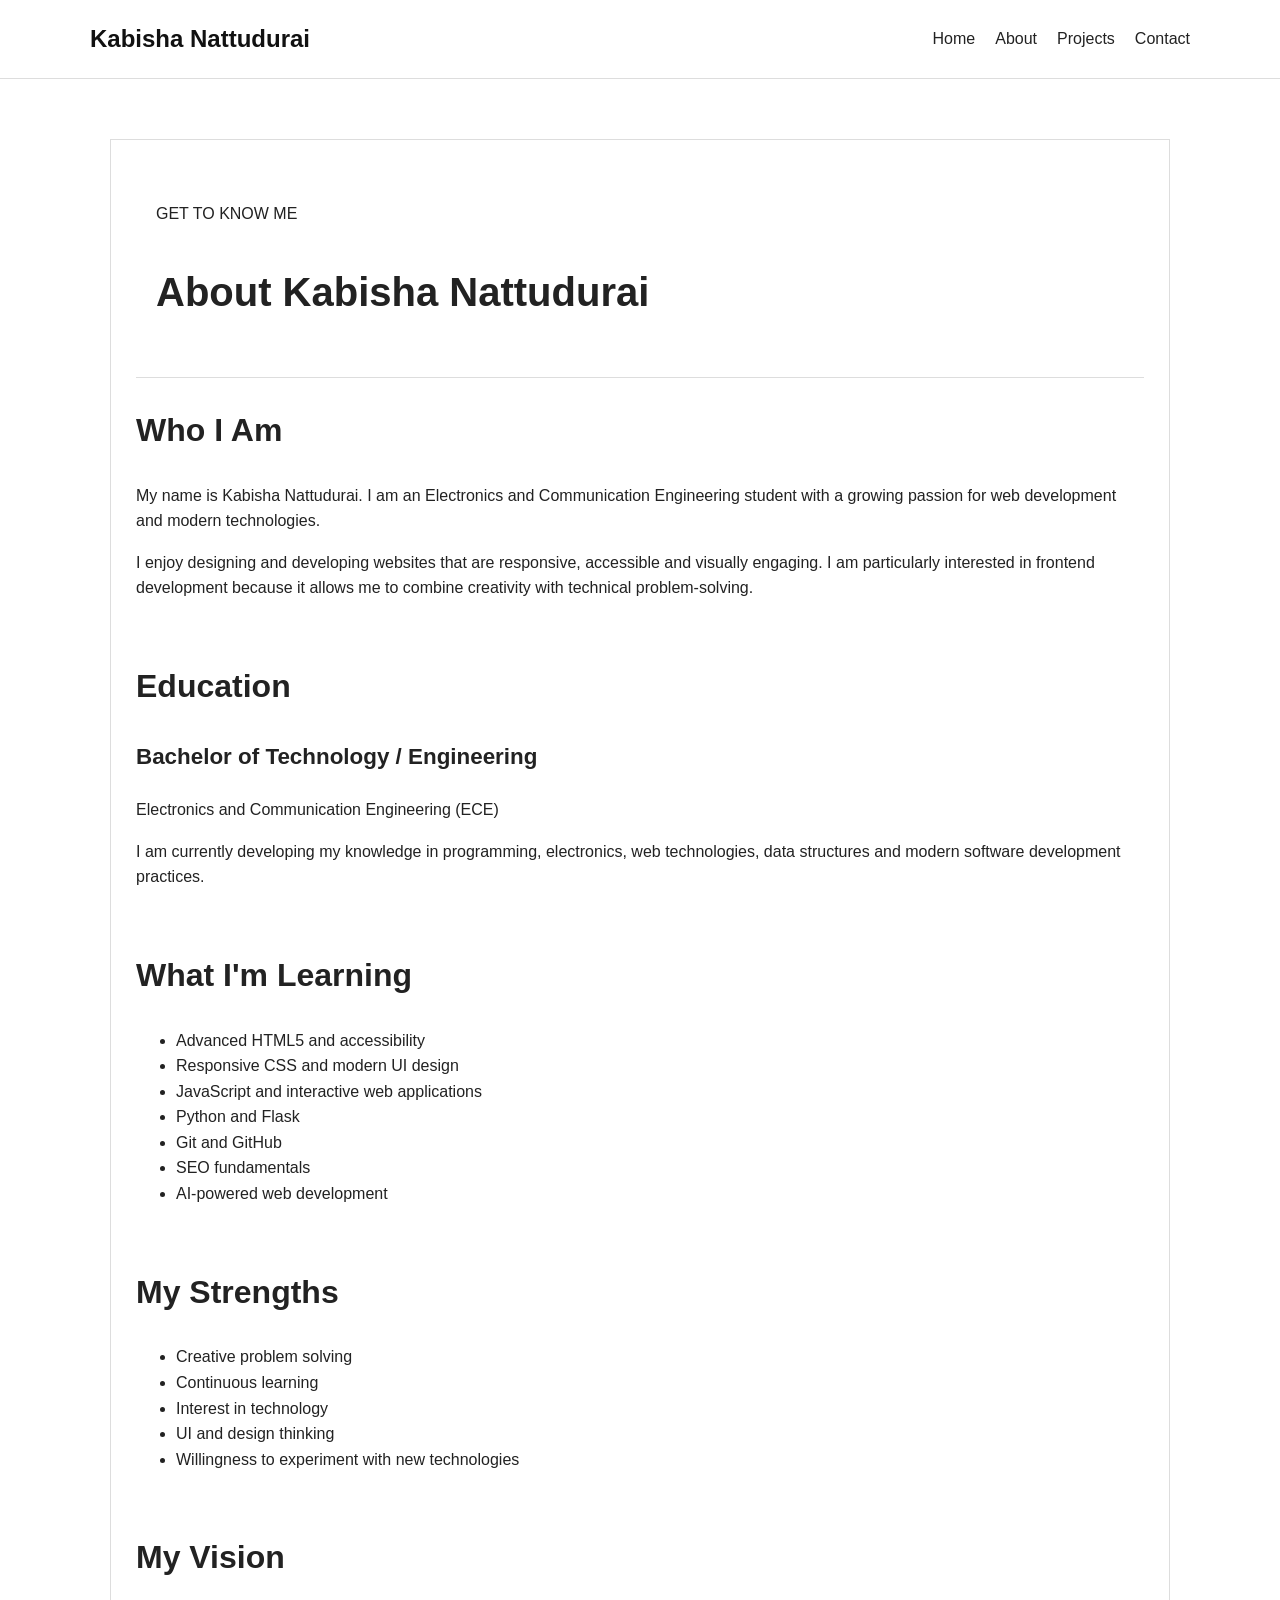
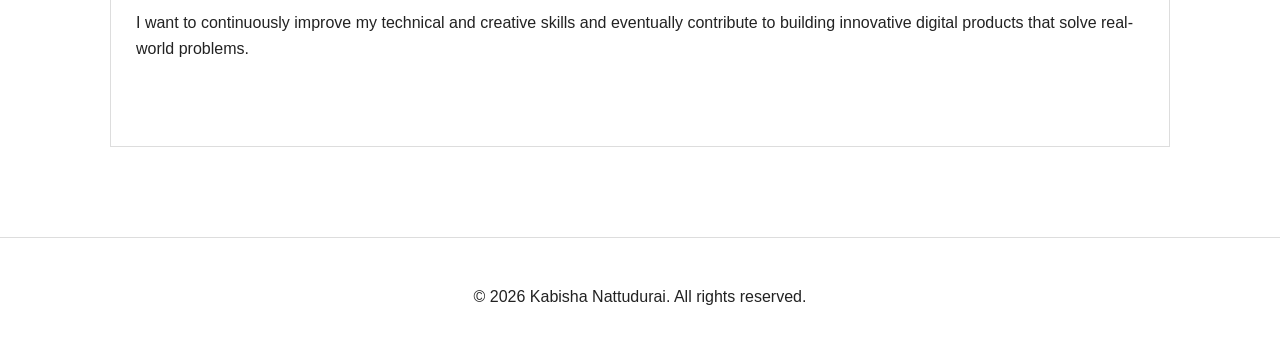
==== about.html @ 064befb1 "Create accessible semantic portfolio" ====
<!DOCTYPE html>
<html lang="en">

<head>

    <meta charset="UTF-8">

    <meta name="viewport" content="width=device-width, initial-scale=1.0">

    <meta name="description"
        content="Learn more about Kabisha Nattudurai, an Electronics and Communication Engineering student and aspiring frontend developer.">

    <meta name="author" content="Kabisha Nattudurai">

    <title>About | Kabisha Nattudurai</title>

    <link rel="stylesheet" href="css/style.css">

</head>

<body>

    <a class="skip-link" href="#main-content">
        Skip to main content
    </a>

    <header>

        <nav aria-label="Main navigation">

            <a href="index.html" class="logo">
                Kabisha Nattudurai
            </a>

            <ul>

                <li>
                    <a href="index.html">
                        Home
                    </a>
                </li>

                <li>
                    <a href="about.html" aria-current="page">
                        About
                    </a>
                </li>

                <li>
                    <a href="projects.html">
                        Projects
                    </a>
                </li>

                <li>
                    <a href="contact.html">
                        Contact
                    </a>
                </li>

            </ul>

        </nav>

    </header>


    <main id="main-content">

        <article>

            <header>

                <p>GET TO KNOW ME</p>

                <h1>
                    About Kabisha Nattudurai
                </h1>

            </header>


            <section aria-labelledby="profile-title">

                <h2 id="profile-title">
                    Who I Am
                </h2>

                <p>
                    My name is Kabisha Nattudurai. I am an Electronics and
                    Communication Engineering student with a growing passion
                    for web development and modern technologies.
                </p>

                <p>
                    I enjoy designing and developing websites that are
                    responsive, accessible and visually engaging. I am
                    particularly interested in frontend development because
                    it allows me to combine creativity with technical
                    problem-solving.
                </p>

            </section>


            <section aria-labelledby="education-title">

                <h2 id="education-title">
                    Education
                </h2>

                <h3>
                    Bachelor of Technology / Engineering
                </h3>

                <p>
                    Electronics and Communication Engineering (ECE)
                </p>

                <p>
                    I am currently developing my knowledge in programming,
                    electronics, web technologies, data structures and
                    modern software development practices.
                </p>

            </section>


            <section aria-labelledby="learning-title">

                <h2 id="learning-title">
                    What I'm Learning
                </h2>

                <ul>

                    <li>
                        Advanced HTML5 and accessibility
                    </li>

                    <li>
                        Responsive CSS and modern UI design
                    </li>

                    <li>
                        JavaScript and interactive web applications
                    </li>

                    <li>
                        Python and Flask
                    </li>

                    <li>
                        Git and GitHub
                    </li>

                    <li>
                        SEO fundamentals
                    </li>

                    <li>
                        AI-powered web development
                    </li>

                </ul>

            </section>


            <section aria-labelledby="strengths-title">

                <h2 id="strengths-title">
                    My Strengths
                </h2>

                <ul>

                    <li>
                        Creative problem solving
                    </li>

                    <li>
                        Continuous learning
                    </li>

                    <li>
                        Interest in technology
                    </li>

                    <li>
                        UI and design thinking
                    </li>

                    <li>
                        Willingness to experiment with new technologies
                    </li>

                </ul>

            </section>


            <section aria-labelledby="vision-title">

                <h2 id="vision-title">
                    My Vision
                </h2>

                <p>
                    I want to continuously improve my technical and creative
                    skills and eventually contribute to building innovative
                    digital products that solve real-world problems.
                </p>

            </section>

        </article>

    </main>


    <footer>

        <p>
            &copy; 2026 Kabisha Nattudurai.
            All rights reserved.
        </p>

    </footer>

</body>

</html>
---- css/style.css ----
/* Reset */

* {
    box-sizing: border-box;
}

html {
    scroll-behavior: smooth;
}

body {
    margin: 0;
    font-family: Arial, sans-serif;
    line-height: 1.6;
    background: #ffffff;
    color: #222222;
}

/* Skip link */

.skip-link {
    position: absolute;
    left: -9999px;
    top: 10px;
    padding: 10px;
    background: #000;
    color: #fff;
    text-decoration: none;
}

.skip-link:focus {
    left: 10px;
    z-index: 1000;
}

/* Header */

header {
    padding: 20px;
    border-bottom: 1px solid #ddd;
}

nav {
    max-width: 1100px;
    margin: auto;
    display: flex;
    justify-content: space-between;
    align-items: center;
    gap: 20px;
}

.logo {
    font-size: 1.5rem;
    font-weight: bold;
    color: #111;
    text-decoration: none;
}

nav ul {
    display: flex;
    gap: 20px;
    list-style: none;
    margin: 0;
    padding: 0;
}

nav a {
    color: #222;
    text-decoration: none;
}

nav a:hover,
nav a:focus {
    text-decoration: underline;
}

/* Main */

main {
    max-width: 1100px;
    margin: auto;
    padding: 60px 20px;
}

section {
    margin-bottom: 60px;
}

h1 {
    font-size: 2.5rem;
}

h2 {
    font-size: 2rem;
}

h3 {
    font-size: 1.4rem;
}

/* Project cards */

article {
    margin-bottom: 30px;
    padding: 25px;
    border: 1px solid #ddd;
}

/* Form */

form {
    max-width: 650px;
}

form div {
    margin-bottom: 20px;
}

label {
    display: block;
    margin-bottom: 8px;
    font-weight: bold;
}

input,
textarea {
    width: 100%;
    padding: 12px;
    font: inherit;
    border: 2px solid #555;
    border-radius: 4px;
}

button {
    padding: 12px 24px;
    border: none;
    border-radius: 4px;
    background: #111;
    color: #fff;
    font: inherit;
    cursor: pointer;
}

/* Keyboard focus */

a:focus-visible,
input:focus-visible,
textarea:focus-visible,
button:focus-visible {
    outline: 3px solid #005fcc;
    outline-offset: 3px;
}

/* Footer */

footer {
    padding: 30px 20px;
    text-align: center;
    border-top: 1px solid #ddd;
}

/* Mobile */

@media (max-width: 600px) {

    nav {
        flex-direction: column;
    }

    nav ul {
        flex-direction: column;
        text-align: center;
    }

    main {
        padding: 40px 15px;
    }

    h1 {
        font-size: 2rem;
    }

}
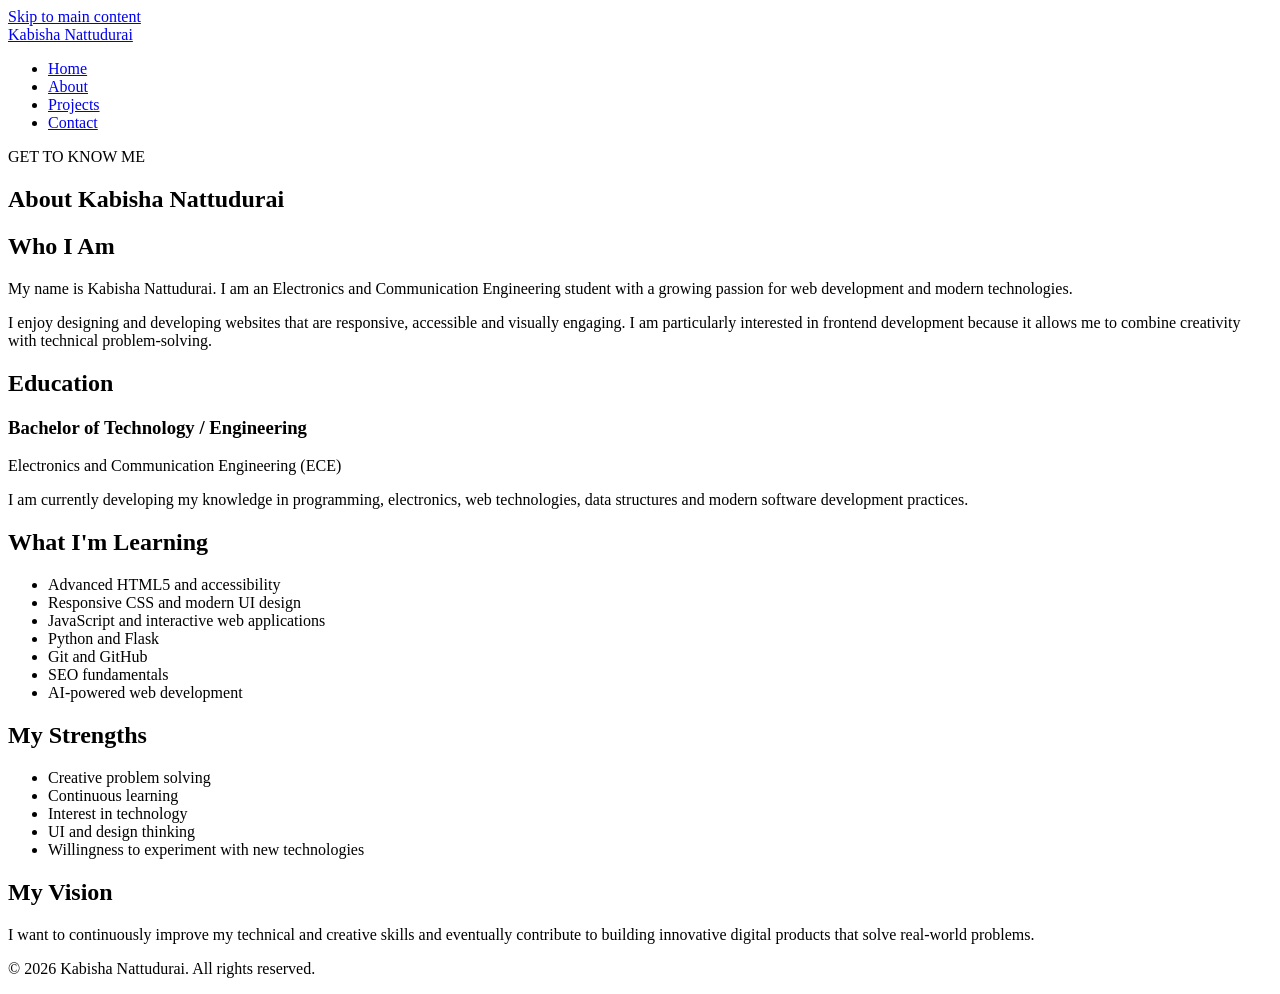
==== commit 0bc3df55: "Remove CSS file" ====
--- a/about.html
+++ b/about.html
@@ -14,7 +14,7 @@
 
     <title>About | Kabisha Nattudurai</title>
 
-    <link rel="stylesheet" href="css/style.css">
+    
 
 </head>
 
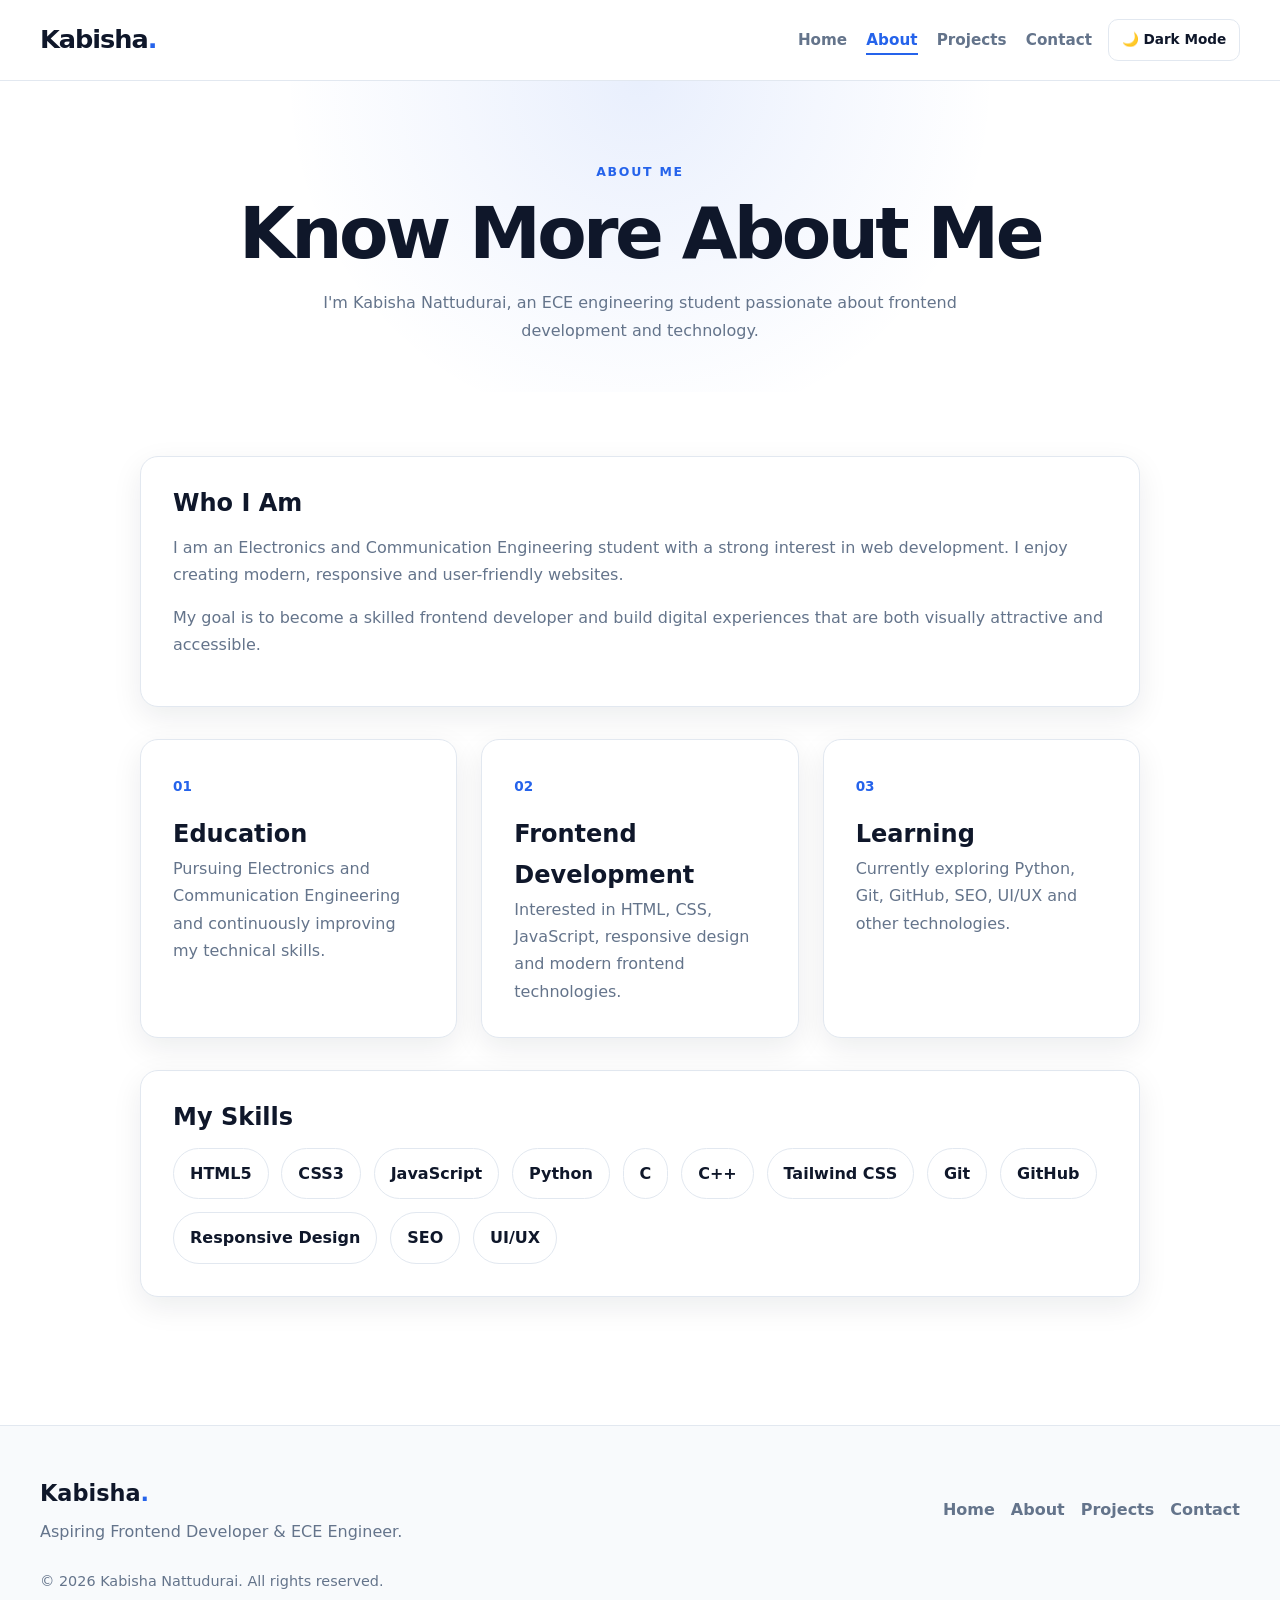
==== commit 6d3fd02a: "Complete responsive portfolio with dark mode" ====
--- a/about.html
+++ b/about.html
@@ -1,233 +1,209 @@
 <!DOCTYPE html>
 <html lang="en">
-
 <head>
-
     <meta charset="UTF-8">
-
     <meta name="viewport" content="width=device-width, initial-scale=1.0">
 
     <meta name="description"
-        content="Learn more about Kabisha Nattudurai, an Electronics and Communication Engineering student and aspiring frontend developer.">
+          content="About Kabisha Nattudurai - ECE engineering student and aspiring frontend developer.">
 
     <meta name="author" content="Kabisha Nattudurai">
 
     <title>About | Kabisha Nattudurai</title>
 
-    
-
+    <link rel="stylesheet" href="./css/style.css">
 </head>
 
 <body>
 
-    <a class="skip-link" href="#main-content">
-        Skip to main content
-    </a>
-
-    <header>
-
-        <nav aria-label="Main navigation">
-
-            <a href="index.html" class="logo">
-                Kabisha Nattudurai
-            </a>
-
-            <ul>
-
-                <li>
-                    <a href="index.html">
-                        Home
-                    </a>
-                </li>
-
-                <li>
-                    <a href="about.html" aria-current="page">
-                        About
-                    </a>
-                </li>
-
-                <li>
-                    <a href="projects.html">
-                        Projects
-                    </a>
-                </li>
-
-                <li>
-                    <a href="contact.html">
-                        Contact
-                    </a>
-                </li>
-
+<a class="skip-link" href="#main-content">
+    Skip to main content
+</a>
+
+<header class="site-header">
+
+    <div class="container header-container">
+
+        <a href="index.html" class="logo">
+            Kabisha<span>.</span>
+        </a>
+
+        <nav class="main-nav" aria-label="Main navigation">
+
+            <ul class="nav-list">
+                <li><a href="index.html">Home</a></li>
+                <li><a href="about.html" class="active">About</a></li>
+                <li><a href="projects.html">Projects</a></li>
+                <li><a href="contact.html">Contact</a></li>
             </ul>
 
+            <button
+                type="button"
+                id="theme-toggle"
+                class="theme-toggle"
+                aria-label="Switch to dark mode"
+                aria-pressed="false">
+                🌙 Dark Mode
+            </button>
+
         </nav>
 
-    </header>
-
-
-    <main id="main-content">
-
-        <article>
-
-            <header>
-
-                <p>GET TO KNOW ME</p>
-
-                <h1>
-                    About Kabisha Nattudurai
-                </h1>
-
-            </header>
-
-
-            <section aria-labelledby="profile-title">
-
-                <h2 id="profile-title">
-                    Who I Am
-                </h2>
+    </div>
+
+</header>
+
+
+<main id="main-content">
+
+    <section class="page-hero">
+
+        <div class="container">
+
+            <p class="eyebrow">About Me</p>
+
+            <h1>Know More About Me</h1>
+
+            <p>
+                I'm Kabisha Nattudurai, an ECE engineering student
+                passionate about frontend development and technology.
+            </p>
+
+        </div>
+
+    </section>
+
+
+    <section class="page-content">
+
+        <div class="container content-wrapper">
+
+            <article class="content-card">
+
+                <h2>Who I Am</h2>
 
                 <p>
-                    My name is Kabisha Nattudurai. I am an Electronics and
-                    Communication Engineering student with a growing passion
-                    for web development and modern technologies.
+                    I am an Electronics and Communication Engineering
+                    student with a strong interest in web development.
+                    I enjoy creating modern, responsive and
+                    user-friendly websites.
                 </p>
 
                 <p>
-                    I enjoy designing and developing websites that are
-                    responsive, accessible and visually engaging. I am
-                    particularly interested in frontend development because
-                    it allows me to combine creativity with technical
-                    problem-solving.
+                    My goal is to become a skilled frontend developer
+                    and build digital experiences that are both
+                    visually attractive and accessible.
                 </p>
 
-            </section>
-
-
-            <section aria-labelledby="education-title">
-
-                <h2 id="education-title">
-                    Education
-                </h2>
-
-                <h3>
-                    Bachelor of Technology / Engineering
-                </h3>
-
-                <p>
-                    Electronics and Communication Engineering (ECE)
-                </p>
-
-                <p>
-                    I am currently developing my knowledge in programming,
-                    electronics, web technologies, data structures and
-                    modern software development practices.
-                </p>
-
-            </section>
-
-
-            <section aria-labelledby="learning-title">
-
-                <h2 id="learning-title">
-                    What I'm Learning
-                </h2>
-
-                <ul>
-
-                    <li>
-                        Advanced HTML5 and accessibility
-                    </li>
-
-                    <li>
-                        Responsive CSS and modern UI design
-                    </li>
-
-                    <li>
-                        JavaScript and interactive web applications
-                    </li>
-
-                    <li>
-                        Python and Flask
-                    </li>
-
-                    <li>
-                        Git and GitHub
-                    </li>
-
-                    <li>
-                        SEO fundamentals
-                    </li>
-
-                    <li>
-                        AI-powered web development
-                    </li>
-
-                </ul>
-
-            </section>
-
-
-            <section aria-labelledby="strengths-title">
-
-                <h2 id="strengths-title">
-                    My Strengths
-                </h2>
-
-                <ul>
-
-                    <li>
-                        Creative problem solving
-                    </li>
-
-                    <li>
-                        Continuous learning
-                    </li>
-
-                    <li>
-                        Interest in technology
-                    </li>
-
-                    <li>
-                        UI and design thinking
-                    </li>
-
-                    <li>
-                        Willingness to experiment with new technologies
-                    </li>
-
-                </ul>
-
-            </section>
-
-
-            <section aria-labelledby="vision-title">
-
-                <h2 id="vision-title">
-                    My Vision
-                </h2>
-
-                <p>
-                    I want to continuously improve my technical and creative
-                    skills and eventually contribute to building innovative
-                    digital products that solve real-world problems.
-                </p>
-
-            </section>
-
-        </article>
-
-    </main>
-
-
-    <footer>
-
-        <p>
-            &copy; 2026 Kabisha Nattudurai.
-            All rights reserved.
+            </article>
+
+
+            <div class="cards-grid">
+
+                <article class="info-card">
+                    <span class="card-number">01</span>
+
+                    <h2>Education</h2>
+
+                    <p>
+                        Pursuing Electronics and Communication
+                        Engineering and continuously improving my
+                        technical skills.
+                    </p>
+                </article>
+
+
+                <article class="info-card">
+                    <span class="card-number">02</span>
+
+                    <h2>Frontend Development</h2>
+
+                    <p>
+                        Interested in HTML, CSS, JavaScript,
+                        responsive design and modern frontend
+                        technologies.
+                    </p>
+                </article>
+
+
+                <article class="info-card">
+                    <span class="card-number">03</span>
+
+                    <h2>Learning</h2>
+
+                    <p>
+                        Currently exploring Python, Git, GitHub,
+                        SEO, UI/UX and other technologies.
+                    </p>
+                </article>
+
+            </div>
+
+
+            <article class="content-card">
+
+                <h2>My Skills</h2>
+
+                <div class="skills-grid">
+
+                    <span class="skill">HTML5</span>
+                    <span class="skill">CSS3</span>
+                    <span class="skill">JavaScript</span>
+                    <span class="skill">Python</span>
+                    <span class="skill">C</span>
+                    <span class="skill">C++</span>
+                    <span class="skill">Tailwind CSS</span>
+                    <span class="skill">Git</span>
+                    <span class="skill">GitHub</span>
+                    <span class="skill">Responsive Design</span>
+                    <span class="skill">SEO</span>
+                    <span class="skill">UI/UX</span>
+
+                </div>
+
+            </article>
+
+        </div>
+
+    </section>
+
+</main>
+
+
+<footer class="site-footer">
+
+    <div class="container footer-container">
+
+        <div>
+            <p class="footer-logo">
+                Kabisha<span>.</span>
+            </p>
+
+            <p>
+                Aspiring Frontend Developer & ECE Engineer.
+            </p>
+        </div>
+
+        <nav aria-label="Footer navigation">
+
+            <ul class="footer-links">
+                <li><a href="index.html">Home</a></li>
+                <li><a href="about.html">About</a></li>
+                <li><a href="projects.html">Projects</a></li>
+                <li><a href="contact.html">Contact</a></li>
+            </ul>
+
+        </nav>
+
+        <p class="copyright">
+            © 2026 Kabisha Nattudurai. All rights reserved.
         </p>
 
-    </footer>
+    </div>
+
+</footer>
+
+
+<script src="./js/script.js"></script>
 
 </body>
-
 </html>
--- a/css/style.css
+++ b/css/style.css
@@ -0,0 +1,1533 @@
+/* =========================================================
+   KABISHA PORTFOLIO
+   Advanced CSS3 & Responsive Architecture
+   ========================================================= */
+
+
+/* =========================================================
+   1. CSS VARIABLES
+   ========================================================= */
+
+:root {
+
+    --bg-color: #ffffff;
+    --surface-color: #f8fafc;
+    --card-color: #ffffff;
+
+    --text-color: #0f172a;
+    --muted-color: #64748b;
+
+    --primary-color: #2563eb;
+    --primary-dark: #1d4ed8;
+
+    --border-color: #e2e8f0;
+
+    --shadow:
+        0 10px 30px rgba(15, 23, 42, 0.08);
+
+    --shadow-hover:
+        0 20px 45px rgba(15, 23, 42, 0.14);
+
+    --radius: 18px;
+    --radius-small: 10px;
+
+    --max-width: 1200px;
+
+    --transition:
+        0.3s ease;
+
+}
+
+
+/* =========================================================
+   DARK THEME
+   ========================================================= */
+
+[data-theme="dark"] {
+
+    --bg-color: #0f172a;
+    --surface-color: #111827;
+    --card-color: #1e293b;
+
+    --text-color: #f8fafc;
+    --muted-color: #cbd5e1;
+
+    --primary-color: #60a5fa;
+    --primary-dark: #93c5fd;
+
+    --border-color: #334155;
+
+    --shadow:
+        0 10px 30px rgba(0, 0, 0, 0.3);
+
+    --shadow-hover:
+        0 20px 45px rgba(0, 0, 0, 0.45);
+
+}
+
+
+/* =========================================================
+   2. RESET
+   ========================================================= */
+
+* {
+    margin: 0;
+    padding: 0;
+    box-sizing: border-box;
+}
+
+
+html {
+    scroll-behavior: smooth;
+}
+
+
+body {
+
+    font-family:
+        Inter,
+        system-ui,
+        -apple-system,
+        BlinkMacSystemFont,
+        "Segoe UI",
+        sans-serif;
+
+    background-color: var(--bg-color);
+    color: var(--text-color);
+
+    line-height: 1.7;
+
+    transition:
+        background-color var(--transition),
+        color var(--transition);
+
+}
+
+
+/* =========================================================
+   3. GLOBAL ELEMENTS
+   ========================================================= */
+
+img {
+    max-width: 100%;
+    display: block;
+}
+
+
+a {
+    color: inherit;
+    text-decoration: none;
+}
+
+
+button,
+a {
+    -webkit-tap-highlight-color: transparent;
+}
+
+
+button {
+    font: inherit;
+}
+
+
+ul {
+    list-style: none;
+}
+
+
+p {
+    color: var(--muted-color);
+}
+
+
+/* =========================================================
+   4. CONTAINER
+   ========================================================= */
+
+.container {
+
+    width: min(
+        100% - 2rem,
+        var(--max-width)
+    );
+
+    margin-inline: auto;
+
+}
+
+
+/* =========================================================
+   5. ACCESSIBILITY
+   ========================================================= */
+
+.skip-link {
+
+    position: fixed;
+
+    top: -100px;
+    left: 1rem;
+
+    z-index: 9999;
+
+    background: var(--primary-color);
+    color: #ffffff;
+
+    padding: 0.75rem 1rem;
+
+    border-radius: var(--radius-small);
+
+    transition: top 0.2s ease;
+
+}
+
+
+.skip-link:focus {
+    top: 1rem;
+}
+
+
+:focus-visible {
+
+    outline:
+        3px solid var(--primary-color);
+
+    outline-offset: 4px;
+
+}
+
+
+/* =========================================================
+   6. HEADER
+   ========================================================= */
+
+.site-header {
+
+    position: sticky;
+
+    top: 0;
+
+    z-index: 1000;
+
+    background-color: var(--bg-color);
+
+    border-bottom:
+        1px solid var(--border-color);
+
+    transition:
+        background-color var(--transition);
+
+}
+
+
+.header-container {
+
+    min-height: 72px;
+
+    display: flex;
+
+    align-items: center;
+
+    justify-content: space-between;
+
+    gap: 1rem;
+
+}
+
+
+.logo {
+
+    font-size: 1.6rem;
+
+    font-weight: 800;
+
+    letter-spacing: -0.04em;
+
+}
+
+
+.logo span,
+.footer-logo span {
+
+    color: var(--primary-color);
+
+}
+
+
+.main-nav {
+
+    display: flex;
+
+    align-items: center;
+
+    gap: 1rem;
+
+}
+
+
+.nav-list {
+
+    display: flex;
+
+    align-items: center;
+
+    gap: 1.2rem;
+
+}
+
+
+.nav-list a {
+
+    position: relative;
+
+    color: var(--muted-color);
+
+    font-size: 0.95rem;
+
+    font-weight: 600;
+
+    transition:
+        color var(--transition);
+
+}
+
+
+.nav-list a:hover,
+.nav-list a.active {
+
+    color: var(--primary-color);
+
+}
+
+
+.nav-list a::after {
+
+    content: "";
+
+    position: absolute;
+
+    left: 0;
+    bottom: -6px;
+
+    width: 0;
+    height: 2px;
+
+    background: var(--primary-color);
+
+    transition:
+        width var(--transition);
+
+}
+
+
+.nav-list a:hover::after,
+.nav-list a.active::after {
+
+    width: 100%;
+
+}
+
+
+/* =========================================================
+   7. THEME BUTTON
+   ========================================================= */
+
+.theme-toggle {
+
+    border:
+        1px solid var(--border-color);
+
+    background:
+        var(--card-color);
+
+    color:
+        var(--text-color);
+
+    padding:
+        0.55rem 0.8rem;
+
+    border-radius:
+        var(--radius-small);
+
+    cursor: pointer;
+
+    font-size: 0.85rem;
+
+    font-weight: 600;
+
+    transition:
+        background-color var(--transition),
+        color var(--transition),
+        border-color var(--transition),
+        transform var(--transition);
+
+}
+
+
+.theme-toggle:hover {
+
+    transform: translateY(-2px);
+
+    border-color:
+        var(--primary-color);
+
+    color:
+        var(--primary-color);
+
+}
+
+
+/* =========================================================
+   8. HERO
+   ========================================================= */
+
+.hero {
+
+    min-height:
+        calc(100vh - 72px);
+
+    display: flex;
+
+    align-items: center;
+
+    padding:
+        5rem 0;
+
+    background:
+        radial-gradient(
+            circle at top right,
+            rgba(37, 99, 235, 0.12),
+            transparent 35%
+        );
+
+}
+
+
+.hero-grid {
+
+    display: grid;
+
+    gap: 3rem;
+
+}
+
+
+.hero-content {
+
+    max-width: 720px;
+
+}
+
+
+.eyebrow {
+
+    color: var(--primary-color);
+
+    text-transform: uppercase;
+
+    letter-spacing: 0.14em;
+
+    font-size: 0.78rem;
+
+    font-weight: 800;
+
+    margin-bottom: 0.75rem;
+
+}
+
+
+.hero h1 {
+
+    font-size:
+        clamp(2.5rem, 8vw, 5.5rem);
+
+    line-height: 1;
+
+    letter-spacing: -0.06em;
+
+    margin-bottom: 1rem;
+
+}
+
+
+.hero h2 {
+
+    color: var(--primary-color);
+
+    font-size:
+        clamp(1.3rem, 3vw, 2rem);
+
+    margin-bottom: 1.5rem;
+
+}
+
+
+.hero-description {
+
+    max-width: 650px;
+
+    font-size:
+        clamp(1rem, 2vw, 1.15rem);
+
+    margin-bottom: 2rem;
+
+}
+
+
+.hero-actions {
+
+    display: flex;
+
+    flex-wrap: wrap;
+
+    gap: 1rem;
+
+}
+
+
+/* =========================================================
+   9. BUTTONS
+   ========================================================= */
+
+.btn {
+
+    display: inline-flex;
+
+    align-items: center;
+
+    justify-content: center;
+
+    min-height: 48px;
+
+    padding:
+        0.75rem 1.2rem;
+
+    border-radius:
+        var(--radius-small);
+
+    font-weight: 700;
+
+    border:
+        1px solid transparent;
+
+    transition:
+        transform var(--transition),
+        background-color var(--transition),
+        color var(--transition),
+        border-color var(--transition),
+        box-shadow var(--transition);
+
+}
+
+
+.btn:hover {
+
+    transform:
+        translateY(-3px);
+
+}
+
+
+.btn-primary {
+
+    background:
+        var(--primary-color);
+
+    color:
+        #ffffff;
+
+    box-shadow:
+        0 10px 25px
+        rgba(37, 99, 235, 0.2);
+
+}
+
+
+.btn-primary:hover {
+
+    background:
+        var(--primary-dark);
+
+}
+
+
+.btn-secondary {
+
+    border-color:
+        var(--border-color);
+
+    background:
+        var(--card-color);
+
+    color:
+        var(--text-color);
+
+}
+
+
+.btn-secondary:hover {
+
+    border-color:
+        var(--primary-color);
+
+    color:
+        var(--primary-color);
+
+}
+
+
+/* =========================================================
+   10. HERO CARD
+   ========================================================= */
+
+.hero-card {
+
+    min-height: 350px;
+
+    display: flex;
+
+    flex-direction: column;
+
+    align-items: center;
+
+    justify-content: center;
+
+    text-align: center;
+
+    padding: 2rem;
+
+    border:
+        1px solid var(--border-color);
+
+    border-radius:
+        var(--radius);
+
+    background:
+        var(--card-color);
+
+    box-shadow:
+        var(--shadow);
+
+}
+
+
+.profile-circle {
+
+    width: 150px;
+    height: 150px;
+
+    display: grid;
+
+    place-items: center;
+
+    margin-bottom: 1.5rem;
+
+    border-radius: 50%;
+
+    background:
+        linear-gradient(
+            135deg,
+            var(--primary-color),
+            var(--primary-dark)
+        );
+
+    color: #ffffff;
+
+    font-size: 3rem;
+
+    font-weight: 800;
+
+    box-shadow:
+        0 20px 50px
+        rgba(37, 99, 235, 0.25);
+
+}
+
+
+.hero-card-title {
+
+    color: var(--text-color);
+
+    font-size: 1.3rem;
+
+    font-weight: 800;
+
+    margin-bottom: 0.5rem;
+
+}
+
+
+/* =========================================================
+   11. SECTIONS
+   ========================================================= */
+
+.section {
+
+    padding:
+        5rem 0;
+
+}
+
+
+.about-preview,
+.services-section {
+
+    background:
+        var(--surface-color);
+
+}
+
+
+.section-heading {
+
+    max-width: 720px;
+
+    margin-bottom: 3rem;
+
+}
+
+
+.section-heading h2 {
+
+    font-size:
+        clamp(2rem, 5vw, 3.2rem);
+
+    line-height: 1.1;
+
+    letter-spacing: -0.04em;
+
+    margin-bottom: 1rem;
+
+}
+
+
+/* =========================================================
+   12. ABOUT GRID
+   ========================================================= */
+
+.about-grid {
+
+    display: grid;
+
+    grid-template-columns:
+        repeat(1, minmax(0, 1fr));
+
+    gap: 1.25rem;
+
+}
+
+
+.info-card {
+
+    position: relative;
+
+    padding: 2rem;
+
+    background:
+        var(--card-color);
+
+    border:
+        1px solid var(--border-color);
+
+    border-radius:
+        var(--radius);
+
+    box-shadow:
+        var(--shadow);
+
+    transition:
+        transform var(--transition),
+        box-shadow var(--transition),
+        border-color var(--transition);
+
+}
+
+
+.info-card:hover {
+
+    transform:
+        translateY(-7px);
+
+    box-shadow:
+        var(--shadow-hover);
+
+    border-color:
+        var(--primary-color);
+
+}
+
+
+.card-number {
+
+    display: inline-block;
+
+    color: var(--primary-color);
+
+    font-size: 0.85rem;
+
+    font-weight: 800;
+
+    margin-bottom: 1rem;
+
+}
+
+
+.info-card h3 {
+
+    font-size: 1.3rem;
+
+    margin-bottom: 0.75rem;
+
+}
+
+
+/* =========================================================
+   13. SKILLS
+   ========================================================= */
+
+.skills-grid {
+
+    display: flex;
+
+    flex-wrap: wrap;
+
+    gap: 0.8rem;
+
+}
+
+
+.skill {
+
+    padding:
+        0.7rem 1rem;
+
+    border:
+        1px solid var(--border-color);
+
+    border-radius:
+        999px;
+
+    background:
+        var(--card-color);
+
+    color:
+        var(--text-color);
+
+    font-weight: 600;
+
+    transition:
+        transform var(--transition),
+        border-color var(--transition),
+        color var(--transition);
+
+}
+
+
+.skill:hover {
+
+    transform:
+        translateY(-3px);
+
+    border-color:
+        var(--primary-color);
+
+    color:
+        var(--primary-color);
+
+}
+
+
+/* =========================================================
+   14. SERVICES GRID
+   ========================================================= */
+
+.services-grid {
+
+    display: grid;
+
+    grid-template-columns:
+        repeat(1, minmax(0, 1fr));
+
+    gap: 1.25rem;
+
+}
+
+
+.service-card {
+
+    padding: 2rem;
+
+    background:
+        var(--card-color);
+
+    border:
+        1px solid var(--border-color);
+
+    border-radius:
+        var(--radius);
+
+    box-shadow:
+        var(--shadow);
+
+    transition:
+        transform var(--transition),
+        box-shadow var(--transition);
+
+}
+
+
+.service-card:hover {
+
+    transform:
+        translateY(-7px);
+
+    box-shadow:
+        var(--shadow-hover);
+
+}
+
+
+.service-icon {
+
+    width: 55px;
+    height: 55px;
+
+    display: grid;
+
+    place-items: center;
+
+    margin-bottom: 1.2rem;
+
+    border-radius:
+        var(--radius-small);
+
+    background:
+        rgba(37, 99, 235, 0.1);
+
+    color:
+        var(--primary-color);
+
+    font-weight: 800;
+
+}
+
+
+.service-card h3 {
+
+    margin-bottom: 0.7rem;
+
+    font-size: 1.3rem;
+
+}
+
+
+/* =========================================================
+   15. CTA
+   ========================================================= */
+
+.cta-section {
+
+    padding:
+        4rem 0;
+
+}
+
+
+.cta-container {
+
+    display: flex;
+
+    flex-direction: column;
+
+    gap: 2rem;
+
+    padding:
+        2rem;
+
+    border:
+        1px solid var(--border-color);
+
+    border-radius:
+        var(--radius);
+
+    background:
+        var(--card-color);
+
+    box-shadow:
+        var(--shadow);
+
+}
+
+
+.cta-container h2 {
+
+    font-size:
+        clamp(1.8rem, 4vw, 2.8rem);
+
+    line-height: 1.1;
+
+    margin-bottom: 0.75rem;
+
+}
+
+
+/* =========================================================
+   16. FOOTER
+   ========================================================= */
+
+.site-footer {
+
+    border-top:
+        1px solid var(--border-color);
+
+    background:
+        var(--surface-color);
+
+    padding:
+        3rem 0;
+
+}
+
+
+.footer-container {
+
+    display: grid;
+
+    gap: 1.5rem;
+
+}
+
+
+.footer-logo {
+
+    color:
+        var(--text-color);
+
+    font-size: 1.4rem;
+
+    font-weight: 800;
+
+    margin-bottom: 0.4rem;
+
+}
+
+
+.footer-links {
+
+    display: flex;
+
+    flex-wrap: wrap;
+
+    gap: 1rem;
+
+}
+
+
+.footer-links a {
+
+    color:
+        var(--muted-color);
+
+    font-weight: 600;
+
+}
+
+
+.footer-links a:hover {
+
+    color:
+        var(--primary-color);
+
+}
+
+
+.copyright {
+
+    font-size:
+        0.9rem;
+
+}
+
+
+/* =========================================================
+   17. TABLET
+   ========================================================= */
+
+@media (min-width: 768px) {
+
+    .container {
+
+        width: min(
+            100% - 4rem,
+            var(--max-width)
+        );
+
+    }
+
+
+    .hero-grid {
+
+        grid-template-columns:
+            1.3fr 0.7fr;
+
+        align-items: center;
+
+    }
+
+
+    .about-grid {
+
+        grid-template-columns:
+            repeat(3, minmax(0, 1fr));
+
+    }
+
+
+    .services-grid {
+
+        grid-template-columns:
+            repeat(3, minmax(0, 1fr));
+
+    }
+
+
+    .cta-container {
+
+        flex-direction: row;
+
+        align-items: center;
+
+        justify-content: space-between;
+
+    }
+
+
+    .footer-container {
+
+        grid-template-columns:
+            1fr auto;
+
+        align-items: center;
+
+    }
+
+
+    .copyright {
+
+        grid-column:
+            1 / -1;
+
+    }
+
+}
+
+
+/* =========================================================
+   18. DESKTOP
+   ========================================================= */
+
+@media (min-width: 1024px) {
+
+    .header-container {
+
+        min-height: 80px;
+
+    }
+
+
+    .hero {
+
+        min-height:
+            calc(100vh - 80px);
+
+        padding:
+            6rem 0;
+
+    }
+
+
+    .hero-card {
+
+        min-height: 430px;
+
+    }
+
+
+    .section {
+
+        padding:
+            7rem 0;
+
+    }
+
+}
+
+
+/* =========================================================
+   19. LARGE DESKTOP
+   ========================================================= */
+
+@media (min-width: 1400px) {
+
+    .hero h1 {
+
+        font-size:
+            6rem;
+
+    }
+
+
+    .hero-description {
+
+        font-size:
+            1.2rem;
+
+    }
+
+}
+
+
+/* =========================================================
+   20. MOBILE NAVIGATION
+   ========================================================= */
+
+@media (max-width: 767px) {
+
+    .header-container {
+
+        flex-direction: column;
+
+        padding:
+            1rem 0;
+
+    }
+
+
+    .main-nav {
+
+        width: 100%;
+
+        flex-wrap: wrap;
+
+        justify-content: center;
+
+    }
+
+
+    .nav-list {
+
+        flex-wrap: wrap;
+
+        justify-content: center;
+
+        gap: 0.8rem 1rem;
+
+    }
+
+
+    .theme-toggle {
+
+        margin-top: 0.25rem;
+
+    }
+
+
+    .hero {
+
+        padding:
+            4rem 0;
+
+    }
+
+
+    .hero-card {
+
+        min-height: 280px;
+
+    }
+
+}
+
+
+/* =========================================================
+   21. REDUCED MOTION
+   ========================================================= */
+
+@media (prefers-reduced-motion: reduce) {
+
+    html {
+        scroll-behavior: auto;
+    }
+
+
+    *,
+    *::before,
+    *::after {
+
+        transition-duration:
+            0.01ms !important;
+
+        animation-duration:
+            0.01ms !important;
+
+        animation-iteration-count:
+            1 !important;
+
+    }
+
+}
+/* =====================================================
+   INNER PAGES
+   ===================================================== */
+
+.page-hero {
+    padding: 5rem 0 3rem;
+    text-align: center;
+    background:
+        radial-gradient(
+            circle at top,
+            rgba(37, 99, 235, 0.10),
+            transparent 50%
+        );
+}
+
+.page-hero h1 {
+    font-size: clamp(2.4rem, 6vw, 4.5rem);
+    line-height: 1.1;
+    letter-spacing: -0.05em;
+    margin-bottom: 1rem;
+}
+
+.page-hero > .container > p:last-child {
+    max-width: 700px;
+    margin-inline: auto;
+}
+
+.page-content {
+    padding: 4rem 0 6rem;
+}
+
+.content-wrapper {
+    max-width: 1000px;
+    margin-inline: auto;
+}
+
+.content-card {
+    padding: 2rem;
+    margin-bottom: 2rem;
+    background: var(--card-color);
+    border: 1px solid var(--border-color);
+    border-radius: var(--radius);
+    box-shadow: var(--shadow);
+}
+
+.content-card h2 {
+    margin-bottom: 1rem;
+    line-height: 1.2;
+}
+
+.content-card p {
+    margin-bottom: 1rem;
+}
+
+
+/* About Cards */
+
+.cards-grid {
+    display: grid;
+    grid-template-columns: 1fr;
+    gap: 1.5rem;
+    margin-bottom: 2rem;
+}
+
+.cards-grid .info-card {
+    height: 100%;
+}
+
+
+/* Projects */
+
+.project-grid {
+    display: grid;
+    grid-template-columns: 1fr;
+    gap: 1.5rem;
+}
+
+.project-card {
+    height: 100%;
+    padding: 2rem;
+    background: var(--card-color);
+    border: 1px solid var(--border-color);
+    border-radius: var(--radius);
+    box-shadow: var(--shadow);
+    transition:
+        transform var(--transition),
+        box-shadow var(--transition),
+        border-color var(--transition);
+}
+
+.project-card:hover {
+    transform: translateY(-7px);
+    box-shadow: var(--shadow-hover);
+    border-color: var(--primary-color);
+}
+
+.project-card h2 {
+    margin-bottom: 1rem;
+    line-height: 1.2;
+}
+
+.project-card p {
+    margin-bottom: 1.5rem;
+}
+
+.project-tags {
+    display: flex;
+    flex-wrap: wrap;
+    gap: 0.5rem;
+}
+
+.project-tag {
+    padding: 0.4rem 0.7rem;
+    border-radius: 999px;
+    background: rgba(37, 99, 235, 0.10);
+    color: var(--primary-color);
+    font-size: 0.8rem;
+    font-weight: 700;
+}
+
+
+/* Contact */
+
+.contact-layout {
+    display: grid;
+    grid-template-columns: 1fr;
+    gap: 2rem;
+    max-width: 1100px;
+    margin-inline: auto;
+}
+
+.contact-info {
+    padding: 2rem;
+}
+
+.contact-info h2 {
+    font-size: clamp(2rem, 5vw, 3rem);
+    line-height: 1.1;
+    margin-bottom: 1rem;
+}
+
+.contact-details {
+    display: grid;
+    gap: 1rem;
+    margin-top: 2rem;
+}
+
+.contact-item {
+    display: flex;
+    align-items: flex-start;
+    gap: 1rem;
+}
+
+.contact-icon {
+    flex-shrink: 0;
+    width: 48px;
+    height: 48px;
+    display: grid;
+    place-items: center;
+    border-radius: var(--radius-small);
+    background: rgba(37, 99, 235, 0.10);
+    color: var(--primary-color);
+}
+
+.contact-item h3 {
+    margin-bottom: 0.2rem;
+}
+
+.contact-form-card {
+    padding: 2rem;
+    background: var(--card-color);
+    border: 1px solid var(--border-color);
+    border-radius: var(--radius);
+    box-shadow: var(--shadow);
+}
+
+.contact-form {
+    display: grid;
+    gap: 1.25rem;
+}
+
+.form-group {
+    display: grid;
+    gap: 0.5rem;
+}
+
+.form-group label {
+    color: var(--text-color);
+    font-weight: 700;
+}
+
+.form-group input,
+.form-group textarea {
+    width: 100%;
+    padding: 0.9rem 1rem;
+    border: 1px solid var(--border-color);
+    border-radius: var(--radius-small);
+    background: var(--bg-color);
+    color: var(--text-color);
+    font: inherit;
+    transition:
+        border-color var(--transition),
+        box-shadow var(--transition);
+}
+
+.form-group textarea {
+    min-height: 160px;
+    resize: vertical;
+}
+
+.form-group input::placeholder,
+.form-group textarea::placeholder {
+    color: var(--muted-color);
+}
+
+.form-group input:focus,
+.form-group textarea:focus {
+    border-color: var(--primary-color);
+    outline: none;
+    box-shadow:
+        0 0 0 3px rgba(37, 99, 235, 0.12);
+}
+
+
+/* Desktop */
+
+@media (min-width: 768px) {
+
+    .cards-grid {
+        grid-template-columns:
+            repeat(3, minmax(0, 1fr));
+    }
+
+    .project-grid {
+        grid-template-columns:
+            repeat(2, minmax(0, 1fr));
+    }
+
+    .contact-layout {
+        grid-template-columns:
+            0.9fr 1.1fr;
+        align-items: start;
+    }
+
+}
+
+
+@media (min-width: 1024px) {
+
+    .project-grid {
+        grid-template-columns:
+            repeat(3, minmax(0, 1fr));
+    }
+
+}
